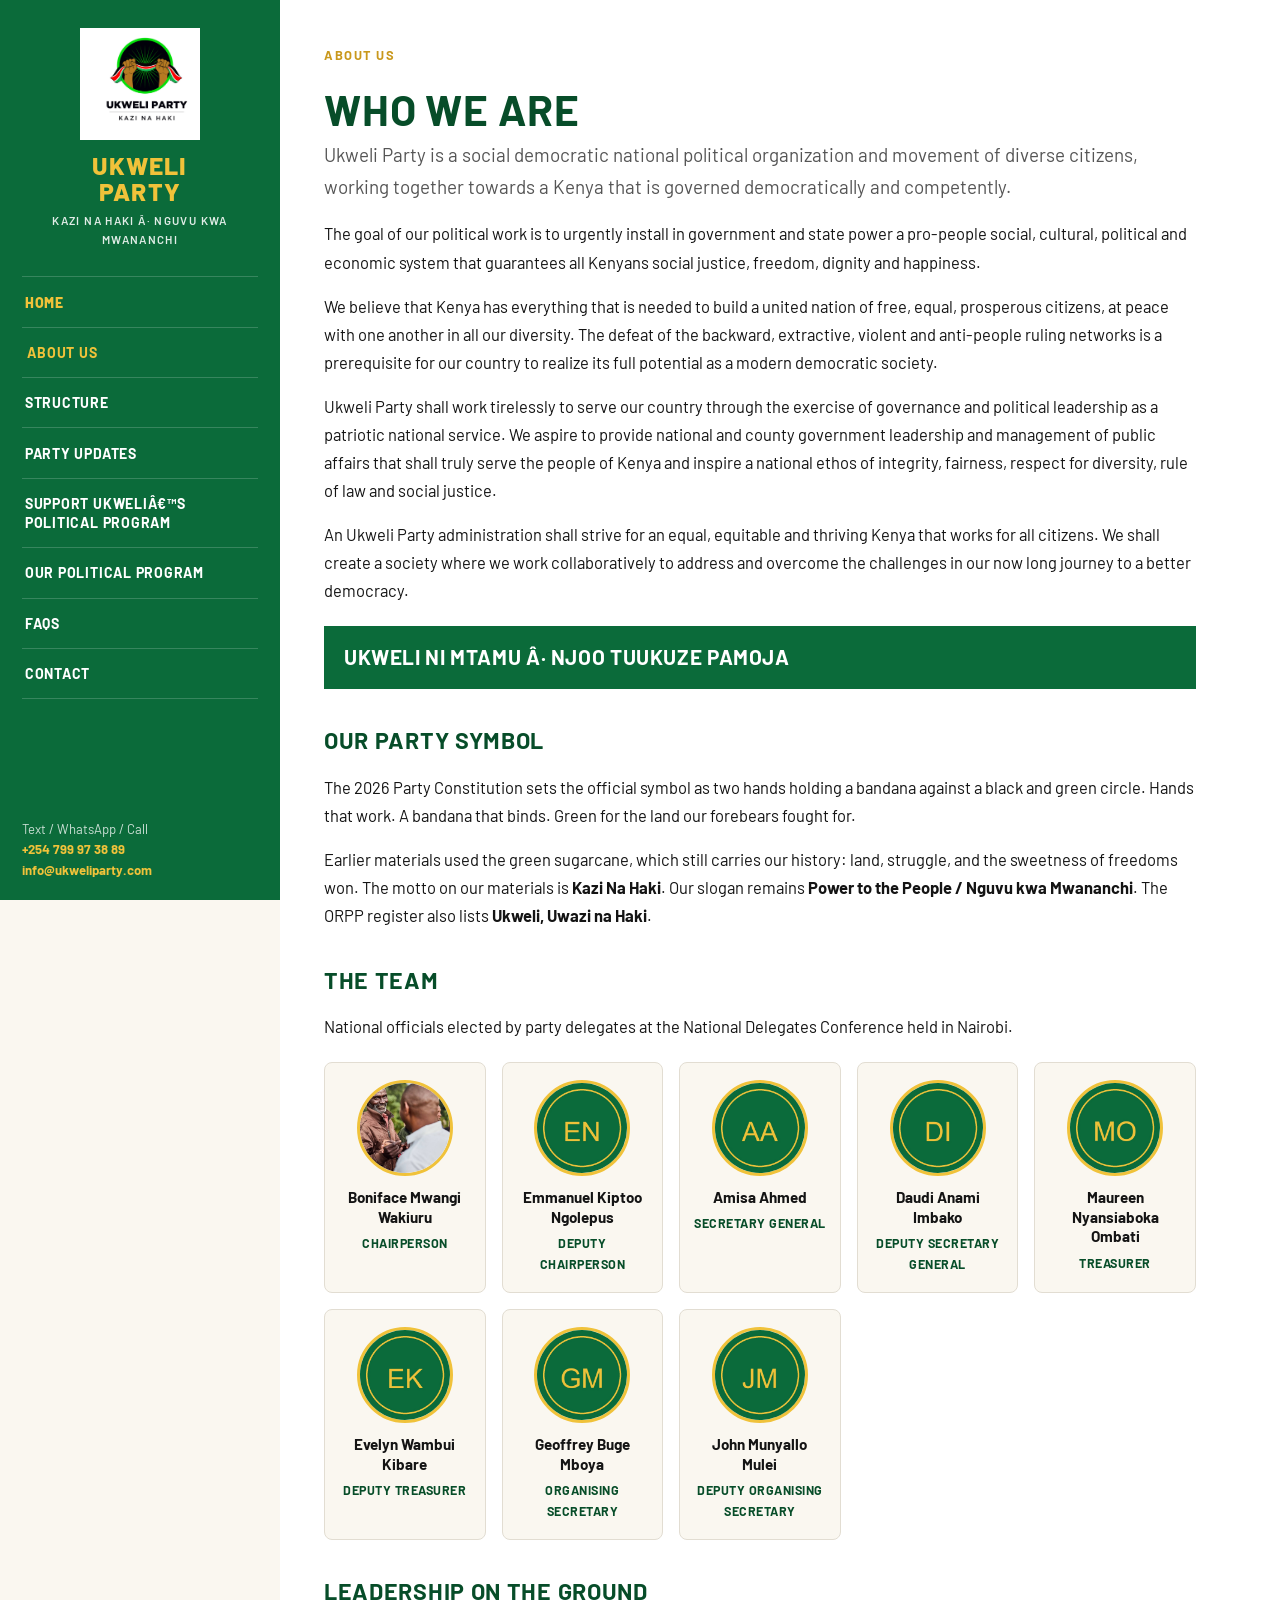
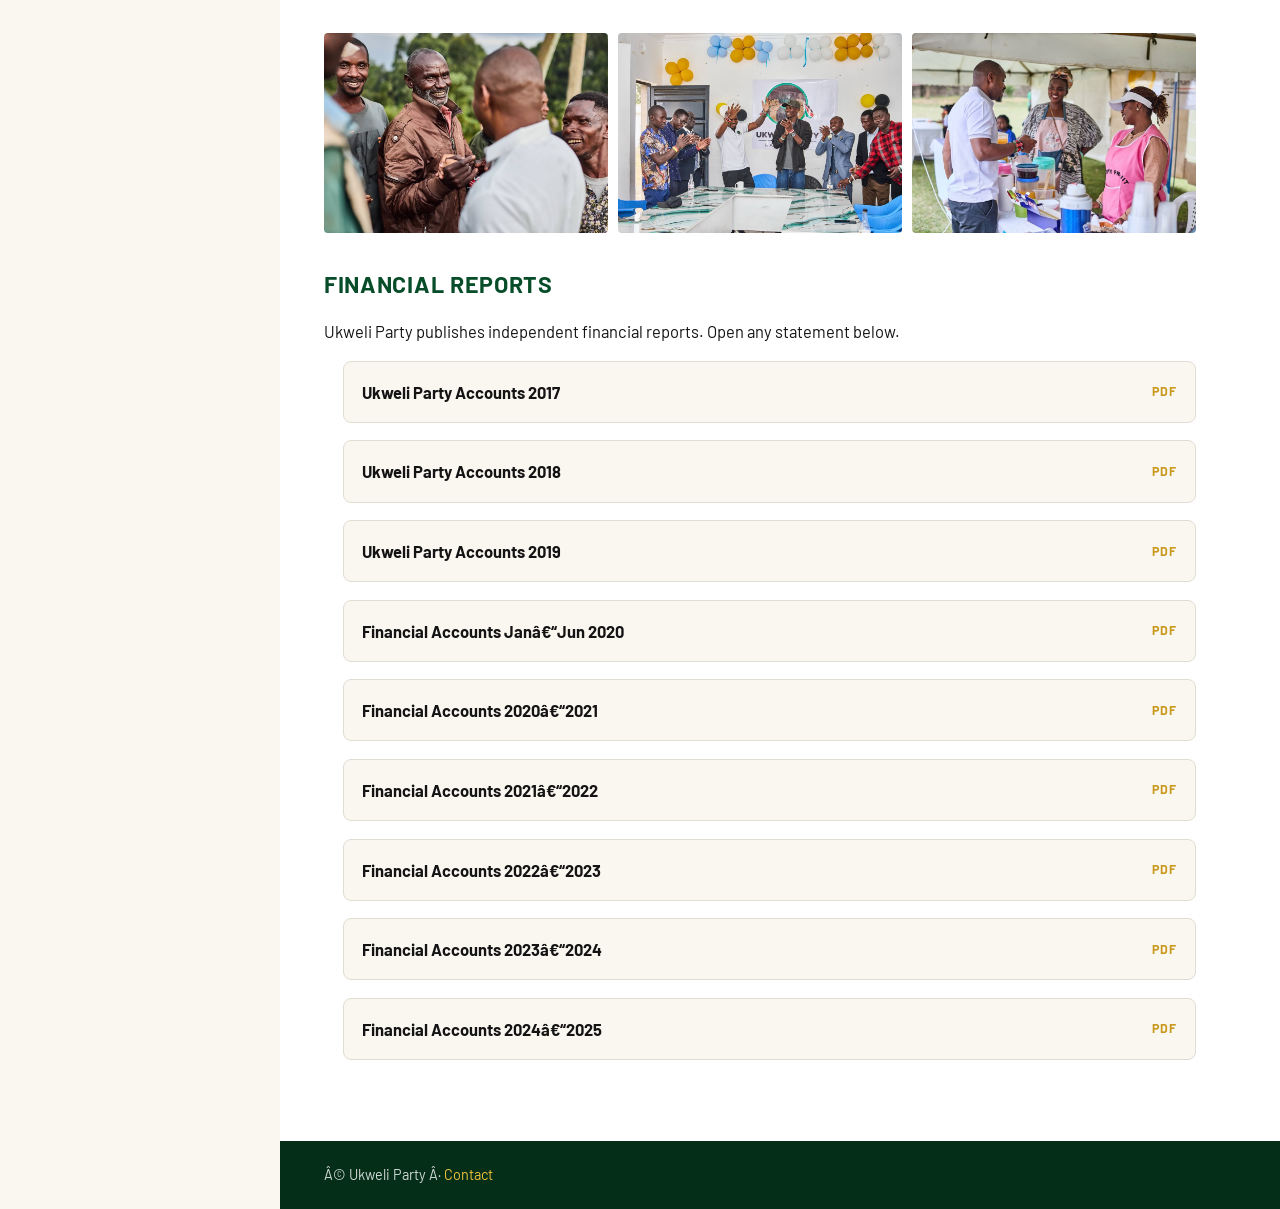
==== about.html @ 0c015ee4 "Launch Ukweli Party website with campaign media and mobile-ready design" ====
﻿<!DOCTYPE html>
<html lang="en">
<head>
  <meta charset="UTF-8" />
  <meta name="viewport" content="width=device-width, initial-scale=1.0" />
  <title>About Us Â· Ukweli Party</title>
  <link rel="preconnect" href="https://fonts.googleapis.com" />
  <link rel="preconnect" href="https://fonts.gstatic.com" crossorigin />
  <link href="https://fonts.googleapis.com/css2?family=Barlow:wght@400;600;700;800&display=swap" rel="stylesheet" />
  <link rel="stylesheet" href="css/styles.css" />
</head>
<body>
  <button class="menu-toggle" type="button" aria-label="Open menu" aria-expanded="false">Menu</button>
  <div class="nav-backdrop" aria-hidden="true"></div>

  <div class="shell">
    <aside class="sidebar">
      <a class="brand" href="index.html">
        <img src="assets/logo-bandana.png" alt="Ukweli Party" width="120" height="112" />
        <span class="brand-name">Ukweli<br />Party</span>
        <span class="brand-tag">Kazi Na Haki Â· Nguvu Kwa Mwananchi</span>
      </a>
      <nav class="nav" aria-label="Main">
        <a href="index.html">Home</a>
        <a href="about.html" aria-current="page">About Us</a>
        <a href="structure.html">Structure</a>
        <a href="updates.html">Party Updates</a>
        <a href="donate.html">Support Ukweliâ€™s Political Program</a>
        <a href="issues.html">Our Political Program</a>
        <a href="faqs.html">FAQs</a>
        <a href="contact.html">Contact</a>
      </nav>
      <div class="sidebar-foot">
        Text / WhatsApp / Call<br />
        <a href="tel:+254799973889">+254 799 97 38 89</a><br />
        <a href="mailto:info@ukweliparty.com">info@ukweliparty.com</a>
      </div>
    </aside>

    <main class="main">
      <div class="page">
        <p class="kicker">About Us</p>
        <h1>Who we are</h1>
        <p class="lead">
          Ukweli Party is a social democratic national political organization and movement of diverse citizens, working together towards a Kenya that is governed democratically and competently.
        </p>
        <p>
          The goal of our political work is to urgently install in government and state power a pro-people social, cultural, political and economic system that guarantees all Kenyans social justice, freedom, dignity and happiness.
        </p>
        <p>
          We believe that Kenya has everything that is needed to build a united nation of free, equal, prosperous citizens, at peace with one another in all our diversity. The defeat of the backward, extractive, violent and anti-people ruling networks is a prerequisite for our country to realize its full potential as a modern democratic society.
        </p>
        <p>
          Ukweli Party shall work tirelessly to serve our country through the exercise of governance and political leadership as a patriotic national service. We aspire to provide national and county government leadership and management of public affairs that shall truly serve the people of Kenya and inspire a national ethos of integrity, fairness, respect for diversity, rule of law and social justice.
        </p>
        <p>
          An Ukweli Party administration shall strive for an equal, equitable and thriving Kenya that works for all citizens. We shall create a society where we work collaboratively to address and overcome the challenges in our now long journey to a better democracy.
        </p>

        <div class="motto">Ukweli ni Mtamu Â· Njoo Tuukuze Pamoja</div>

        <h2>Our party symbol</h2>
        <p>
          The 2026 Party Constitution sets the official symbol as two hands holding a bandana against a black and green circle. Hands that work. A bandana that binds. Green for the land our forebears fought for.
        </p>
        <p>
          Earlier materials used the green sugarcane, which still carries our history: land, struggle, and the sweetness of freedoms won. The motto on our materials is <strong>Kazi Na Haki</strong>. Our slogan remains <strong>Power to the People / Nguvu kwa Mwananchi</strong>. The ORPP register also lists <strong>Ukweli, Uwazi na Haki</strong>.
        </p>

        <h2>The team</h2>
        <p>
          National officials elected by party delegates at the National Delegates Conference held in Nairobi.
        </p>
        <div class="team">
          <div class="team-card">
            <img src="assets/team/boniface.jpg" alt="Boniface Mwangi Wakiuru" width="96" height="96" loading="lazy" />
            <strong>Boniface Mwangi Wakiuru</strong>
            <span>Chairperson</span>
          </div>
          <div class="team-card">
            <img src="assets/team/emmanuel-ngolepus.jpg" alt="" width="96" height="96" loading="lazy" />
            <strong>Emmanuel Kiptoo Ngolepus</strong>
            <span>Deputy Chairperson</span>
          </div>
          <div class="team-card">
            <img src="assets/team/amisa-ahmed.jpg" alt="" width="96" height="96" loading="lazy" />
            <strong>Amisa Ahmed</strong>
            <span>Secretary General</span>
          </div>
          <div class="team-card">
            <img src="assets/team/daudi-imbako.jpg" alt="" width="96" height="96" loading="lazy" />
            <strong>Daudi Anami Imbako</strong>
            <span>Deputy Secretary General</span>
          </div>
          <div class="team-card">
            <img src="assets/team/maureen-ombati.jpg" alt="" width="96" height="96" loading="lazy" />
            <strong>Maureen Nyansiaboka Ombati</strong>
            <span>Treasurer</span>
          </div>
          <div class="team-card">
            <img src="assets/team/evelyn-kibare.jpg" alt="" width="96" height="96" loading="lazy" />
            <strong>Evelyn Wambui Kibare</strong>
            <span>Deputy Treasurer</span>
          </div>
          <div class="team-card">
            <img src="assets/team/geoffrey-mboya.jpg" alt="" width="96" height="96" loading="lazy" />
            <strong>Geoffrey Buge Mboya</strong>
            <span>Organising Secretary</span>
          </div>
          <div class="team-card">
            <img src="assets/team/john-mulei.jpg" alt="" width="96" height="96" loading="lazy" />
            <strong>John Munyallo Mulei</strong>
            <span>Deputy Organising Secretary</span>
          </div>
        </div>

        <h2>Leadership on the ground</h2>
        <div class="media-row reveal">
          <img src="assets/media/nyamira-03.jpg" alt="Ukweli Party organising in Nyamira" loading="lazy" />
          <img src="assets/media/nakuru-01.jpg" alt="Nakuru County office opening" loading="lazy" />
          <img src="assets/media/uwazi-03.jpg" alt="Uwazi Festival 2026" loading="lazy" />
        </div>

        <h2>Financial reports</h2>
        <p>
          Ukweli Party publishes independent financial reports. Open any statement below.
        </p>
        <ul class="doc-list">
          <li><a href="https://ukweliparty.org/images/2017%20Ukweli%20Party%20Financials%201.pdf">Ukweli Party Accounts 2017 <em>PDF</em></a></li>
          <li><a href="https://ukweliparty.org/images/2018%20Ukweli%20Party%20Financials%201.pdf">Ukweli Party Accounts 2018 <em>PDF</em></a></li>
          <li><a href="https://ukweliparty.org/images/2019%20Ukweli%20Party%20Financials%201.pdf">Ukweli Party Accounts 2019 <em>PDF</em></a></li>
          <li><a href="https://ukweliparty.org/docs/Financial%20Accounts%20Jan-Jun%202020.pdf">Financial Accounts Janâ€“Jun 2020 <em>PDF</em></a></li>
          <li><a href="https://ukweliparty.org/docs/Financial%20Accounts%202020-2021.pdf">Financial Accounts 2020â€“2021 <em>PDF</em></a></li>
          <li><a href="https://ukweliparty.org/docs/UKWELI%20PARTY%20AUDIT%20REPORT%2021-22.pdf">Financial Accounts 2021â€“2022 <em>PDF</em></a></li>
          <li><a href="https://ukweliparty.org/docs/UKWELI%20PARTY%20AUDIT%20REPORT%2022-23.pdf">Financial Accounts 2022â€“2023 <em>PDF</em></a></li>
          <li><a href="https://ukweliparty.org/docs/Financial%20Statements%202024.pdf">Financial Accounts 2023â€“2024 <em>PDF</em></a></li>
          <li><a href="https://ukweliparty.org/docs/UKWELI%20PARTY%20AUDIT%20REPORT25.pdf">Financial Accounts 2024â€“2025 <em>PDF</em></a></li>
        </ul>
      </div>

      <footer class="site-footer">
        Â© Ukweli Party Â· <a href="contact.html">Contact</a>
      </footer>
    </main>
  </div>
  <script src="js/main.js"></script>
</body>
</html>
---- css/styles.css ----
﻿/* Ukweli Party â€” institutional site, mobile-first */
:root {
  --green: #0b6b3a;
  --green-dark: #074d29;
  --green-deep: #052e19;
  --gold: #f0c23a;
  --gold-dark: #c9981c;
  --cream: #faf7f0;
  --paper: #ffffff;
  --ink: #141414;
  --muted: #555555;
  --line: #e2ddd2;
  --sidebar-w: 280px;
  --radius: 14px;
  --font: "Barlow", "Segoe UI", Arial, sans-serif;
  --shadow: 0 10px 28px rgba(5, 46, 25, 0.12);
}

*,
*::before,
*::after { box-sizing: border-box; }

html {
  scroll-behavior: smooth;
  -webkit-text-size-adjust: 100%;
}

body {
  margin: 0;
  font-family: var(--font);
  font-size: 16.5px;
  line-height: 1.7;
  color: var(--ink);
  background: var(--cream);
  overflow-x: hidden;
}

img, video {
  max-width: 100%;
  display: block;
  height: auto;
}

a { color: inherit; }

button, input, select, textarea {
  font: inherit;
  max-width: 100%;
}

/* Layout */
.shell {
  display: grid;
  grid-template-columns: var(--sidebar-w) minmax(0, 1fr);
  min-height: 100vh;
}

.sidebar {
  background: var(--green);
  color: var(--paper);
  padding: 1.75rem 1.35rem 1.25rem;
  display: flex;
  flex-direction: column;
  gap: 1.4rem;
  position: sticky;
  top: 0;
  height: 100vh;
  overflow-y: auto;
  z-index: 40;
}

.brand {
  text-align: center;
  text-decoration: none;
  color: var(--gold);
  display: block;
}

.brand img {
  width: min(120px, 55%);
  height: auto;
  margin: 0 auto 0.75rem;
}

.brand-name {
  display: block;
  font-size: clamp(1.35rem, 2.2vw, 1.55rem);
  font-weight: 800;
  letter-spacing: 0.05em;
  line-height: 1.05;
  color: var(--gold);
  text-transform: uppercase;
}

.brand-tag {
  display: block;
  margin-top: 0.4rem;
  font-size: 0.72rem;
  letter-spacing: 0.12em;
  text-transform: uppercase;
  color: rgba(255, 255, 255, 0.88);
  font-weight: 600;
}

.nav {
  display: flex;
  flex-direction: column;
  margin-top: 0.25rem;
}

.nav a {
  display: block;
  padding: 0.95rem 0.2rem;
  border-top: 1px solid rgba(255, 255, 255, 0.18);
  color: var(--paper);
  text-decoration: none;
  text-transform: uppercase;
  font-size: 0.88rem;
  font-weight: 700;
  letter-spacing: 0.055em;
  line-height: 1.35;
  transition: color 0.2s ease, padding-left 0.2s ease;
}

.nav a:last-child { border-bottom: 1px solid rgba(255, 255, 255, 0.18); }

.nav a:hover,
.nav a[aria-current="page"] {
  color: var(--gold);
  padding-left: 0.35rem;
}

.sidebar-foot {
  margin-top: auto;
  font-size: 0.82rem;
  color: rgba(255, 255, 255, 0.78);
  line-height: 1.55;
}

.sidebar-foot a {
  color: var(--gold);
  text-decoration: none;
  font-weight: 700;
  word-break: break-word;
}

/* Main */
.main {
  min-width: 0;
  background: var(--paper);
}

/* Hero */
.hero {
  position: relative;
  min-height: clamp(420px, 72vh, 760px);
  display: flex;
  align-items: flex-end;
  background: var(--green-deep);
  overflow: hidden;
}

.hero-media {
  position: absolute;
  inset: 0;
}

.hero-media video,
.hero-media img {
  width: 100%;
  height: 100%;
  object-fit: cover;
  object-position: center;
}

.hero-media::after {
  content: "";
  position: absolute;
  inset: 0;
  background:
    linear-gradient(180deg, rgba(5, 46, 25, 0.18) 0%, rgba(5, 46, 25, 0.55) 48%, rgba(5, 46, 25, 0.88) 100%),
    linear-gradient(90deg, rgba(5, 46, 25, 0.55) 0%, rgba(5, 46, 25, 0.12) 55%, rgba(5, 46, 25, 0.4) 100%);
}

.hero-copy {
  position: relative;
  z-index: 1;
  padding: clamp(1.5rem, 4vw, 3rem) clamp(1.15rem, 3.5vw, 2.75rem);
  width: 100%;
}

.banner {
  display: inline-block;
  background: var(--green);
  color: var(--paper);
  font-size: clamp(1.45rem, 4.2vw, 3rem);
  font-weight: 800;
  letter-spacing: 0.03em;
  text-transform: uppercase;
  line-height: 1.15;
  padding: 0.5rem 1rem;
  margin: 0 0 0.55rem;
  max-width: 100%;
}

.banner.outline {
  background: transparent;
  border: 3px solid var(--paper);
  color: var(--paper);
}

.hero-sub {
  margin: 1rem 0 0;
  max-width: 42rem;
  color: rgba(255, 255, 255, 0.94);
  font-size: clamp(1rem, 2vw, 1.15rem);
}

.hero-badges {
  display: flex;
  flex-wrap: wrap;
  gap: 0.55rem;
  margin-top: 1.15rem;
}

.hero-badges span {
  display: inline-block;
  padding: 0.45rem 0.85rem;
  background: rgba(240, 194, 58, 0.18);
  border: 1px solid rgba(240, 194, 58, 0.45);
  color: var(--gold);
  font-size: 0.82rem;
  font-weight: 700;
  letter-spacing: 0.06em;
  text-transform: uppercase;
}

/* Page content */
.page {
  padding: clamp(1.6rem, 3.5vw, 2.85rem) clamp(1.15rem, 3.5vw, 2.75rem) clamp(2.25rem, 5vw, 3.5rem);
  max-width: 960px;
}

.page h1 {
  margin: 0 0 0.35rem;
  font-size: clamp(1.75rem, 4vw, 2.65rem);
  letter-spacing: 0.02em;
  text-transform: uppercase;
  color: var(--green-dark);
  line-height: 1.15;
}

.page .kicker {
  margin: 0 0 1.15rem;
  color: var(--gold-dark);
  font-weight: 700;
  letter-spacing: 0.12em;
  text-transform: uppercase;
  font-size: 0.8rem;
}

.page h2 {
  margin: 2rem 0 0.75rem;
  font-size: clamp(1.2rem, 2.5vw, 1.45rem);
  color: var(--green-dark);
  text-transform: uppercase;
  letter-spacing: 0.03em;
}

.page h3 {
  margin: 1.35rem 0 0.5rem;
  font-size: 1.08rem;
}

.page p { margin: 0 0 1rem; }

.page .lead {
  font-size: clamp(1.05rem, 2vw, 1.18rem);
  color: var(--muted);
}

.page ul, .page ol {
  margin: 0 0 1.15rem;
  padding-left: 1.2rem;
}

.page li { margin-bottom: 0.45rem; }

.motto {
  margin: 1.35rem 0;
  padding: 1.05rem 1.25rem;
  background: var(--green);
  color: var(--paper);
  font-size: clamp(1.05rem, 2.4vw, 1.3rem);
  font-weight: 700;
  letter-spacing: 0.03em;
  text-transform: uppercase;
  line-height: 1.45;
}

/* Media blocks */
.media-row {
  display: grid;
  grid-template-columns: repeat(3, minmax(0, 1fr));
  gap: 0.65rem;
  margin: 1.35rem 0 1.75rem;
}

.media-row img {
  width: 100%;
  height: clamp(140px, 22vw, 200px);
  object-fit: cover;
  background: var(--green-dark);
  border-radius: 4px;
}

.media-feature {
  display: grid;
  grid-template-columns: 1.2fr 0.8fr;
  gap: 0.85rem;
  margin: 1.5rem 0 2rem;
}

.media-feature img,
.media-feature video {
  width: 100%;
  height: 100%;
  min-height: 220px;
  object-fit: cover;
  background: var(--green-deep);
  border-radius: 6px;
}

.media-stack {
  display: grid;
  gap: 0.65rem;
}

.media-caption {
  margin: 0.45rem 0 1.25rem;
  font-size: 0.92rem;
  color: var(--muted);
}

/* Rotating slideshow */
.slideshow {
  position: relative;
  margin: 1.5rem 0 0.5rem;
  border-radius: 8px;
  overflow: hidden;
  background: var(--green-deep);
  aspect-ratio: 16 / 10;
}

.slideshow img {
  position: absolute;
  inset: 0;
  width: 100%;
  height: 100%;
  object-fit: cover;
  opacity: 0;
  transition: opacity 0.9s ease;
}

.slideshow img.is-active {
  opacity: 1;
}

.slideshow-caption {
  position: absolute;
  left: 0;
  right: 0;
  bottom: 0;
  padding: 1rem 1.15rem;
  background: linear-gradient(180deg, transparent, rgba(5, 46, 25, 0.92));
  color: var(--paper);
  font-size: 0.95rem;
  z-index: 2;
}

.slideshow-dots {
  position: absolute;
  top: 0.85rem;
  right: 0.85rem;
  display: flex;
  gap: 0.35rem;
  z-index: 3;
}

.slideshow-dots button {
  width: 0.55rem;
  height: 0.55rem;
  border: 0;
  border-radius: 999px;
  background: rgba(255, 255, 255, 0.4);
  padding: 0;
  cursor: pointer;
}

.slideshow-dots button.is-active {
  background: var(--gold);
  width: 1.25rem;
}

/* Team */
.team {
  display: grid;
  grid-template-columns: repeat(auto-fill, minmax(160px, 1fr));
  gap: 1rem;
  margin: 1.35rem 0 2rem;
}

.team-card {
  border: 1px solid var(--line);
  background: var(--cream);
  padding: 1.05rem 0.85rem;
  text-align: center;
  border-radius: 8px;
  transition: transform 0.25s ease, box-shadow 0.25s ease;
}

.team-card:hover {
  transform: translateY(-3px);
  box-shadow: var(--shadow);
}

.team-card img {
  width: 96px;
  height: 96px;
  border-radius: 50%;
  object-fit: cover;
  margin: 0 auto 0.75rem;
  background: var(--green);
  border: 3px solid var(--gold);
}

.team-card strong {
  display: block;
  font-size: 0.95rem;
  line-height: 1.3;
}

.team-card span {
  display: block;
  margin-top: 0.35rem;
  color: var(--green-dark);
  font-size: 0.78rem;
  font-weight: 700;
  text-transform: uppercase;
  letter-spacing: 0.04em;
}

/* Docs */
.doc-list {
  list-style: none;
  margin: 1.15rem 0;
  padding: 0;
  display: grid;
  gap: 0.65rem;
}

.doc-list a {
  display: flex;
  flex-wrap: wrap;
  justify-content: space-between;
  gap: 0.55rem 1rem;
  align-items: center;
  padding: 1rem 1.1rem;
  background: var(--cream);
  border: 1px solid var(--line);
  text-decoration: none;
  font-weight: 700;
  border-radius: 8px;
  transition: border-color 0.2s ease, transform 0.2s ease;
}

.doc-list a:hover {
  border-color: var(--green);
  color: var(--green-dark);
  transform: translateX(3px);
}

.doc-list em {
  font-style: normal;
  color: var(--gold-dark);
  font-size: 0.78rem;
  letter-spacing: 0.08em;
  text-transform: uppercase;
}

/* Steps */
.steps {
  display: grid;
  grid-template-columns: repeat(2, minmax(0, 1fr));
  gap: 0.85rem;
  margin: 1.15rem 0 1.5rem;
}

.step {
  background: var(--cream);
  border: 1px solid var(--line);
  padding: 1.1rem;
  border-radius: 8px;
}

.step b {
  display: inline-flex;
  align-items: center;
  justify-content: center;
  background: var(--gold);
  color: var(--ink);
  width: 1.85rem;
  height: 1.85rem;
  font-size: 0.95rem;
  margin-bottom: 0.55rem;
  border-radius: 4px;
}

.step p { margin: 0; }

/* FAQ */
.faq {
  margin: 1.15rem 0;
  border-top: 1px solid var(--line);
}

.faq details {
  border-bottom: 1px solid var(--line);
  background: var(--paper);
}

.faq summary {
  cursor: pointer;
  list-style: none;
  padding: 1.15rem 2rem 1.15rem 0;
  font-weight: 700;
  color: var(--green-dark);
  font-size: 1.02rem;
  position: relative;
}

.faq summary::-webkit-details-marker { display: none; }

.faq summary::after {
  content: "+";
  position: absolute;
  right: 0;
  top: 50%;
  transform: translateY(-50%);
  color: var(--gold-dark);
  font-size: 1.35rem;
  line-height: 1;
}

.faq details[open] summary::after { content: "â€“"; }

.faq p {
  margin: 0 0 1.15rem;
  color: var(--muted);
}

/* Contact */
.contact-block {
  display: grid;
  gap: 0.85rem;
  margin: 1.25rem 0 1.75rem;
}

.contact-card {
  background: var(--green);
  color: var(--paper);
  padding: 1.25rem 1.35rem;
  border-radius: 8px;
}

.contact-card a {
  color: var(--gold);
  font-weight: 700;
  text-decoration: none;
  word-break: break-word;
}

.contact-card h3 {
  margin: 0 0 0.45rem;
  color: var(--gold);
  text-transform: uppercase;
  letter-spacing: 0.06em;
  font-size: 0.88rem;
}

.contact-card p { margin: 0; }

/* Policy */
.policy {
  padding: 1.15rem 0;
  border-top: 1px solid var(--line);
}

.policy h3 {
  margin: 0 0 0.45rem;
  color: var(--green-dark);
  text-transform: uppercase;
  letter-spacing: 0.03em;
}

/* Forms */
.form-grid {
  display: grid;
  gap: 0.9rem;
  margin: 1.15rem 0 2rem;
  max-width: 640px;
}

.form-grid label {
  display: grid;
  gap: 0.35rem;
  font-weight: 600;
  font-size: 0.92rem;
}

.form-grid input,
.form-grid select,
.form-grid textarea {
  width: 100%;
  padding: 0.85rem 0.95rem;
  border: 1px solid var(--line);
  border-radius: 8px;
  background: var(--paper);
}

.form-grid input:focus,
.form-grid select:focus,
.form-grid textarea:focus {
  outline: 2px solid var(--green);
  outline-offset: 1px;
}

.form-grid button[type="submit"] {
  background: var(--green);
  color: var(--paper);
  border: 0;
  padding: 1rem 1.35rem;
  font-weight: 800;
  letter-spacing: 0.05em;
  text-transform: uppercase;
  cursor: pointer;
  border-radius: 8px;
  width: fit-content;
  min-height: 48px;
}

.form-grid button[type="submit"]:hover {
  background: var(--green-dark);
}

.form-ok {
  background: var(--cream);
  border: 1px solid var(--green);
  padding: 0.95rem 1.05rem;
  border-radius: 8px;
}

.form-ok[hidden] { display: none; }

/* Footer */
.site-footer {
  background: var(--green-deep);
  color: rgba(255, 255, 255, 0.82);
  padding: 1.35rem clamp(1.15rem, 3.5vw, 2.75rem);
  font-size: 0.9rem;
}

.site-footer a {
  color: var(--gold);
  text-decoration: none;
}

/* Reveal motion (skill: subtle, reduced-motion aware) */
.reveal {
  opacity: 0;
  transform: translateY(16px);
  transition: opacity 0.55s ease, transform 0.55s ease;
}

.reveal.is-visible {
  opacity: 1;
  transform: none;
}

/* Mobile menu */
.menu-toggle {
  display: none;
  position: fixed;
  top: 0.75rem;
  right: 0.75rem;
  z-index: 60;
  background: var(--green);
  color: var(--paper);
  border: 2px solid var(--gold);
  padding: 0.8rem 1rem;
  font-weight: 800;
  letter-spacing: 0.06em;
  text-transform: uppercase;
  cursor: pointer;
  border-radius: 8px;
  min-height: 48px;
  min-width: 48px;
}

.nav-backdrop {
  display: none;
  position: fixed;
  inset: 0;
  background: rgba(5, 46, 25, 0.45);
  z-index: 45;
}

body.nav-open .nav-backdrop { display: block; }

/* Responsive */
@media (max-width: 1000px) {
  .shell {
    grid-template-columns: 1fr;
  }

  .sidebar {
    position: fixed;
    inset: 0 auto 0 0;
    width: min(88vw, 320px);
    transform: translateX(-105%);
    transition: transform 0.28s ease;
    z-index: 50;
    box-shadow: var(--shadow);
  }

  body.nav-open .sidebar {
    transform: translateX(0);
  }

  .menu-toggle { display: inline-flex; align-items: center; justify-content: center; }

  .media-feature {
    grid-template-columns: 1fr;
  }

  .media-feature img,
  .media-feature video {
    min-height: 200px;
  }
}

@media (max-width: 720px) {
  body { font-size: 16px; }

  .steps,
  .media-row {
    grid-template-columns: 1fr;
  }

  .media-row {
    grid-template-columns: 1fr 1fr;
  }

  .team {
    grid-template-columns: repeat(2, minmax(0, 1fr));
    gap: 0.75rem;
  }

  .team-card img {
    width: 80px;
    height: 80px;
  }

  .banner {
    display: block;
    width: fit-content;
  }

  .slideshow {
    aspect-ratio: 4 / 3;
  }
}

@media (max-width: 420px) {
  .team {
    grid-template-columns: 1fr 1fr;
  }

  .media-row {
    grid-template-columns: 1fr;
  }

  .doc-list a {
    flex-direction: column;
    align-items: flex-start;
  }

  .form-grid button[type="submit"] {
    width: 100%;
  }
}

@media (prefers-reduced-motion: reduce) {
  html { scroll-behavior: auto; }

  .reveal {
    opacity: 1;
    transform: none;
    transition: none;
  }

  .slideshow img {
    transition: none;
  }

  .team-card:hover {
    transform: none;
  }
}

/* Avoid overflow from long emails / URLs */
.sidebar-foot,
.contact-card,
.doc-list a {
  overflow-wrap: anywhere;
}

/* High-contrast / forced-colors safety */
@media (forced-colors: active) {
  .banner,
  .motto,
  .contact-card {
    border: 1px solid;
  }
}

.nav a[href="index.html"] {
  color: var(--gold);
  font-weight: 800;
}

.nav a[href="index.html"][aria-current="page"] {
  background: rgba(240, 194, 58, 0.12);
}
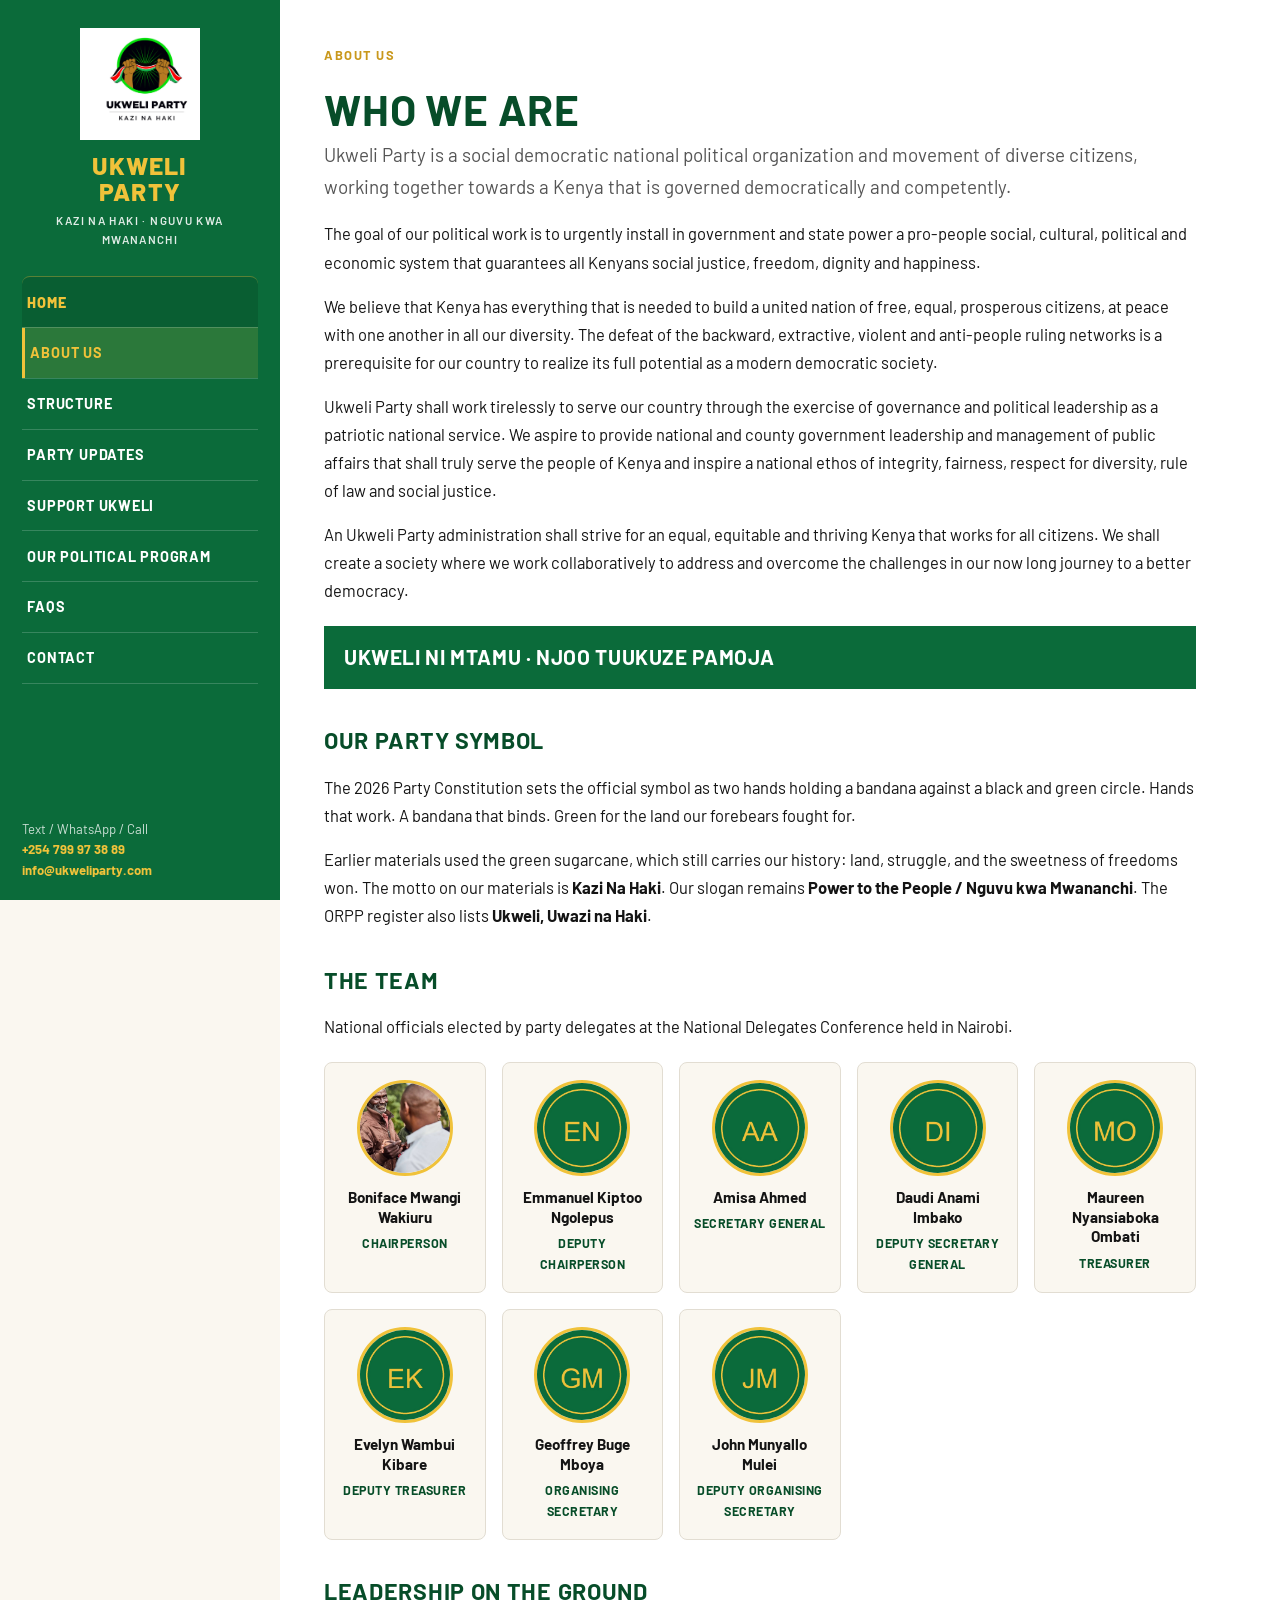
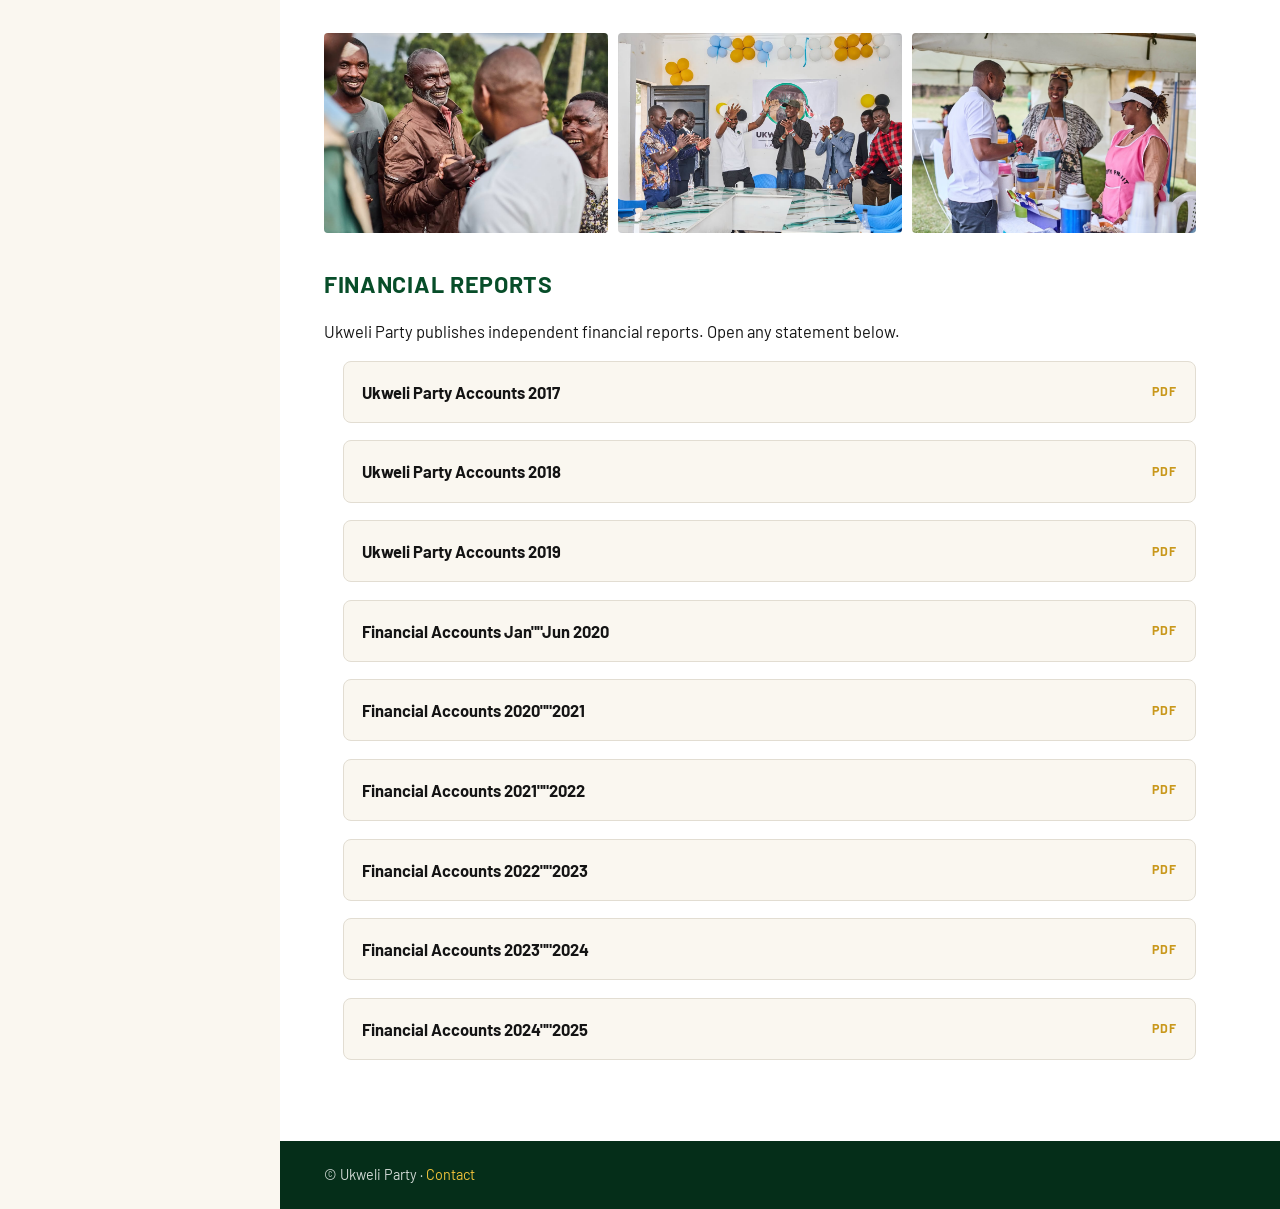
==== commit b7b7ad87: "Fix mojibake encoding and polish sidebar navigation" ====
--- a/about.html
+++ b/about.html
@@ -3,7 +3,7 @@
 <head>
   <meta charset="UTF-8" />
   <meta name="viewport" content="width=device-width, initial-scale=1.0" />
-  <title>About Us Â· Ukweli Party</title>
+  <title>About Us · Ukweli Party</title>
   <link rel="preconnect" href="https://fonts.googleapis.com" />
   <link rel="preconnect" href="https://fonts.gstatic.com" crossorigin />
   <link href="https://fonts.googleapis.com/css2?family=Barlow:wght@400;600;700;800&display=swap" rel="stylesheet" />
@@ -18,14 +18,14 @@
       <a class="brand" href="index.html">
         <img src="assets/logo-bandana.png" alt="Ukweli Party" width="120" height="112" />
         <span class="brand-name">Ukweli<br />Party</span>
-        <span class="brand-tag">Kazi Na Haki Â· Nguvu Kwa Mwananchi</span>
+        <span class="brand-tag">Kazi Na Haki · Nguvu Kwa Mwananchi</span>
       </a>
       <nav class="nav" aria-label="Main">
-        <a href="index.html">Home</a>
-        <a href="about.html" aria-current="page">About Us</a>
+        <a class="nav-home" href="index.html">Home</a>
+        <a aria-current="page" href="about.html">About Us</a>
         <a href="structure.html">Structure</a>
         <a href="updates.html">Party Updates</a>
-        <a href="donate.html">Support Ukweliâ€™s Political Program</a>
+        <a href="donate.html">Support Ukweli</a>
         <a href="issues.html">Our Political Program</a>
         <a href="faqs.html">FAQs</a>
         <a href="contact.html">Contact</a>
@@ -57,7 +57,7 @@
           An Ukweli Party administration shall strive for an equal, equitable and thriving Kenya that works for all citizens. We shall create a society where we work collaboratively to address and overcome the challenges in our now long journey to a better democracy.
         </p>
 
-        <div class="motto">Ukweli ni Mtamu Â· Njoo Tuukuze Pamoja</div>
+        <div class="motto">Ukweli ni Mtamu · Njoo Tuukuze Pamoja</div>
 
         <h2>Our party symbol</h2>
         <p>
@@ -129,17 +129,17 @@
           <li><a href="https://ukweliparty.org/images/2017%20Ukweli%20Party%20Financials%201.pdf">Ukweli Party Accounts 2017 <em>PDF</em></a></li>
           <li><a href="https://ukweliparty.org/images/2018%20Ukweli%20Party%20Financials%201.pdf">Ukweli Party Accounts 2018 <em>PDF</em></a></li>
           <li><a href="https://ukweliparty.org/images/2019%20Ukweli%20Party%20Financials%201.pdf">Ukweli Party Accounts 2019 <em>PDF</em></a></li>
-          <li><a href="https://ukweliparty.org/docs/Financial%20Accounts%20Jan-Jun%202020.pdf">Financial Accounts Janâ€“Jun 2020 <em>PDF</em></a></li>
-          <li><a href="https://ukweliparty.org/docs/Financial%20Accounts%202020-2021.pdf">Financial Accounts 2020â€“2021 <em>PDF</em></a></li>
-          <li><a href="https://ukweliparty.org/docs/UKWELI%20PARTY%20AUDIT%20REPORT%2021-22.pdf">Financial Accounts 2021â€“2022 <em>PDF</em></a></li>
-          <li><a href="https://ukweliparty.org/docs/UKWELI%20PARTY%20AUDIT%20REPORT%2022-23.pdf">Financial Accounts 2022â€“2023 <em>PDF</em></a></li>
-          <li><a href="https://ukweliparty.org/docs/Financial%20Statements%202024.pdf">Financial Accounts 2023â€“2024 <em>PDF</em></a></li>
-          <li><a href="https://ukweliparty.org/docs/UKWELI%20PARTY%20AUDIT%20REPORT25.pdf">Financial Accounts 2024â€“2025 <em>PDF</em></a></li>
+          <li><a href="https://ukweliparty.org/docs/Financial%20Accounts%20Jan-Jun%202020.pdf">Financial Accounts Jan""Jun 2020 <em>PDF</em></a></li>
+          <li><a href="https://ukweliparty.org/docs/Financial%20Accounts%202020-2021.pdf">Financial Accounts 2020""2021 <em>PDF</em></a></li>
+          <li><a href="https://ukweliparty.org/docs/UKWELI%20PARTY%20AUDIT%20REPORT%2021-22.pdf">Financial Accounts 2021""2022 <em>PDF</em></a></li>
+          <li><a href="https://ukweliparty.org/docs/UKWELI%20PARTY%20AUDIT%20REPORT%2022-23.pdf">Financial Accounts 2022""2023 <em>PDF</em></a></li>
+          <li><a href="https://ukweliparty.org/docs/Financial%20Statements%202024.pdf">Financial Accounts 2023""2024 <em>PDF</em></a></li>
+          <li><a href="https://ukweliparty.org/docs/UKWELI%20PARTY%20AUDIT%20REPORT25.pdf">Financial Accounts 2024""2025 <em>PDF</em></a></li>
         </ul>
       </div>
 
       <footer class="site-footer">
-        Â© Ukweli Party Â· <a href="contact.html">Contact</a>
+        © Ukweli Party · <a href="contact.html">Contact</a>
       </footer>
     </main>
   </div>
--- a/css/styles.css
+++ b/css/styles.css
@@ -1,4 +1,4 @@
-﻿/* Ukweli Party â€” institutional site, mobile-first */
+/* Ukweli Party - institutional site, mobile-first */
 :root {
   --green: #0b6b3a;
   --green-dark: #074d29;
@@ -110,24 +110,48 @@
 
 .nav a {
   display: block;
-  padding: 0.95rem 0.2rem;
+  padding: 0.95rem 0.35rem;
   border-top: 1px solid rgba(255, 255, 255, 0.18);
   color: var(--paper);
   text-decoration: none;
   text-transform: uppercase;
-  font-size: 0.88rem;
+  font-size: 0.9rem;
   font-weight: 700;
   letter-spacing: 0.055em;
   line-height: 1.35;
-  transition: color 0.2s ease, padding-left 0.2s ease;
+  transition: color 0.2s ease, background 0.2s ease, padding-left 0.2s ease;
 }
 
 .nav a:last-child { border-bottom: 1px solid rgba(255, 255, 255, 0.18); }
 
-.nav a:hover,
+.nav a:hover {
+  color: var(--gold);
+  background: rgba(240, 194, 58, 0.1);
+  padding-left: 0.55rem;
+}
+
 .nav a[aria-current="page"] {
   color: var(--gold);
-  padding-left: 0.35rem;
+  background: rgba(240, 194, 58, 0.14);
+  box-shadow: inset 3px 0 0 var(--gold);
+  padding-left: 0.55rem;
+}
+
+.nav a.nav-home {
+  color: var(--gold);
+  font-weight: 800;
+  background: rgba(0, 0, 0, 0.12);
+  border-top: 1px solid rgba(240, 194, 58, 0.35);
+  border-radius: 8px 8px 0 0;
+}
+
+.nav a.nav-home[aria-current="page"] {
+  background: rgba(240, 194, 58, 0.2);
+}
+
+.nav a:focus-visible {
+  outline: 2px solid var(--gold);
+  outline-offset: -2px;
 }
 
 .sidebar-foot {
@@ -552,7 +576,7 @@
   line-height: 1;
 }
 
-.faq details[open] summary::after { content: "â€“"; }
+.faq details[open] summary::after { content: """"; }
 
 .faq p {
   margin: 0 0 1.15rem;
@@ -834,11 +858,36 @@
   }
 }
 
-.nav a[href="index.html"] {
-  color: var(--gold);
-  font-weight: 800;
-}
-
-.nav a[href="index.html"][aria-current="page"] {
-  background: rgba(240, 194, 58, 0.12);
-}
+
+
+
+/* Selection: neutral, not gold wash on banners */
+::selection {
+  background: rgba(11, 107, 58, 0.22);
+  color: var(--ink);
+}
+
+.hero-copy ::selection,
+.motto ::selection,
+.banner ::selection {
+  background: rgba(255, 255, 255, 0.3);
+  color: #fff;
+}
+
+.banner {
+  box-decoration-break: clone;
+  -webkit-box-decoration-break: clone;
+}
+
+/* Mobile menu must not cover nav labels */
+@media (max-width: 1000px) {
+  .sidebar {
+    padding-top: 4.5rem;
+  }
+
+  .nav a {
+    min-height: 48px;
+    display: flex;
+    align-items: center;
+  }
+}
